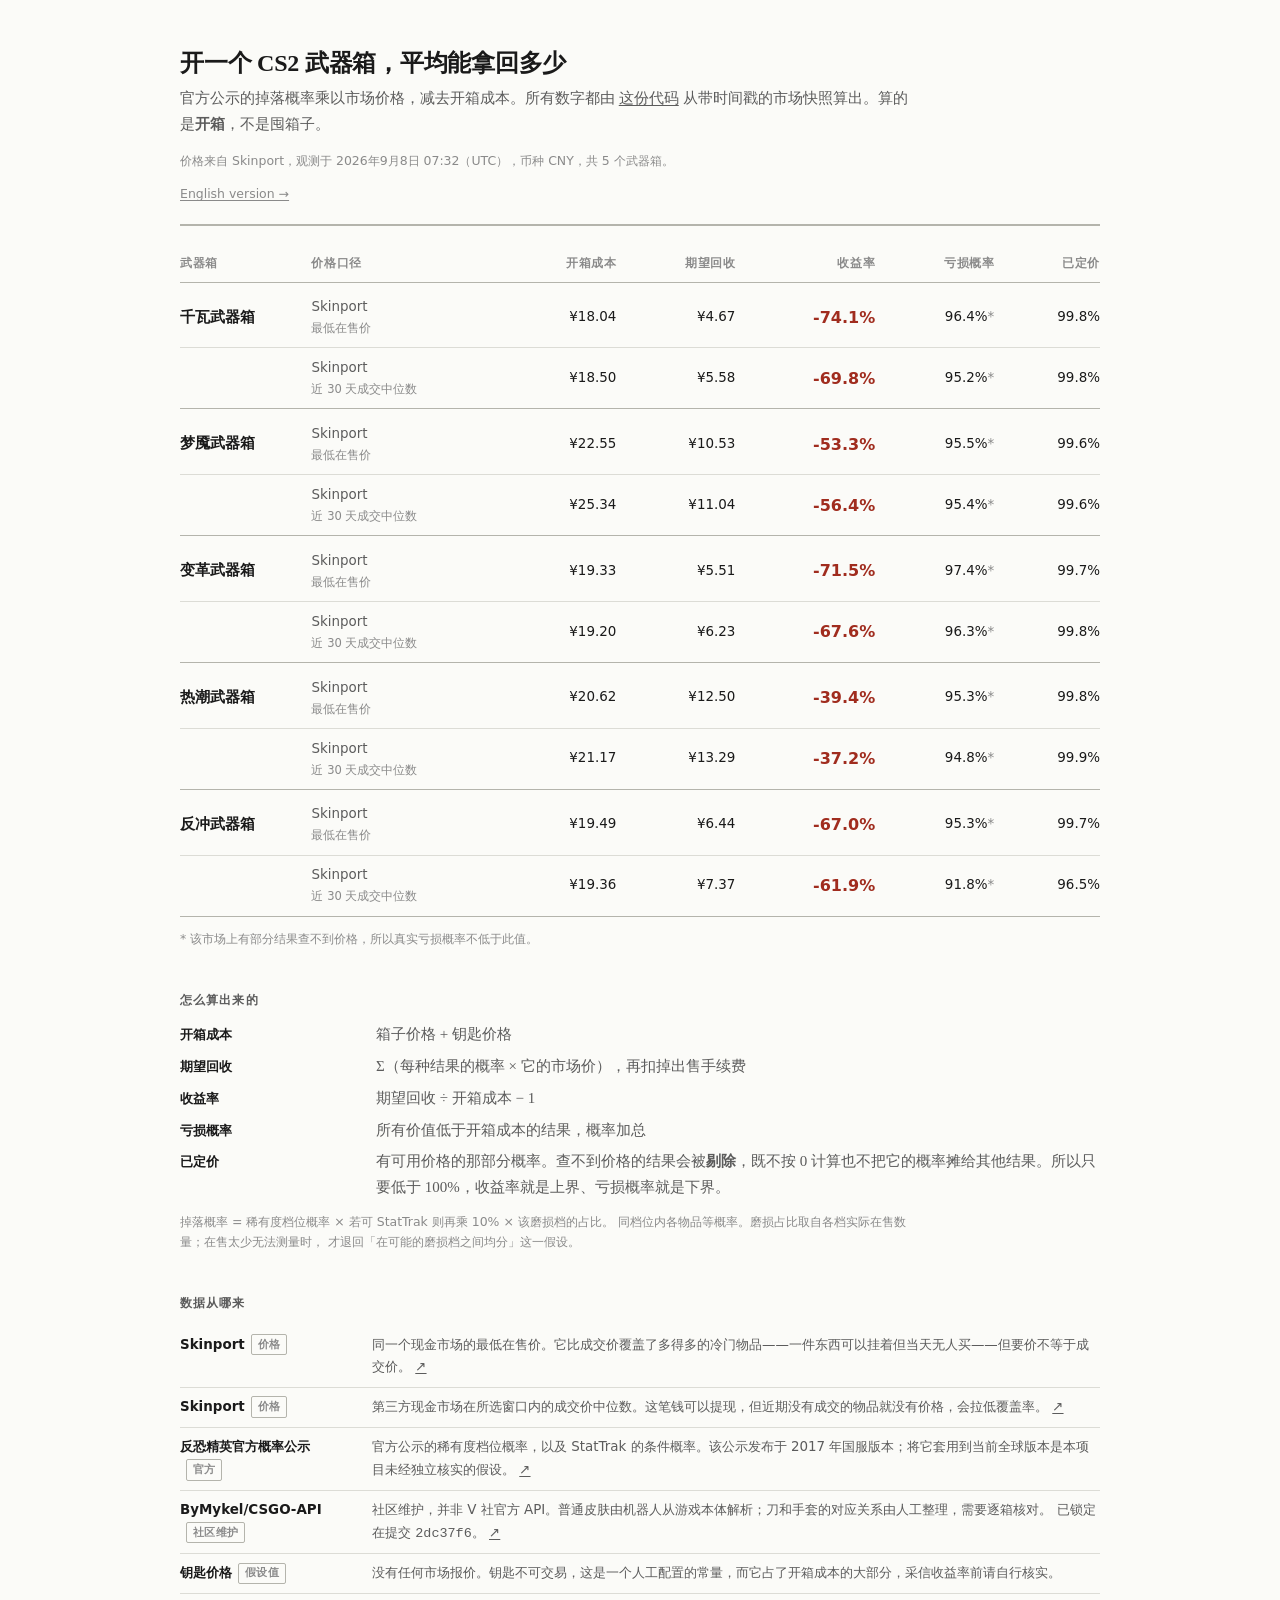
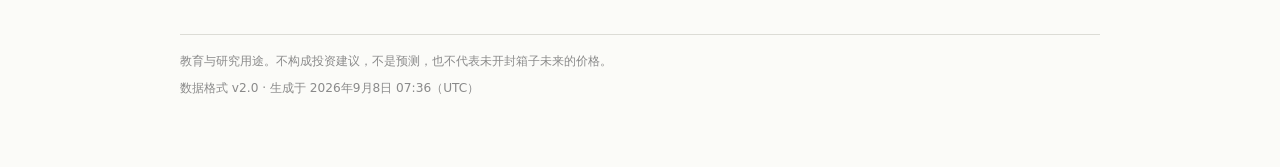
==== web/zh.html @ c42541c1 "Add a Chinese page priced in yuan, and refuse a mismatched key currency Case names come from the cat" ====
<!doctype html>
<html lang="zh-CN">
  <head>
    <meta charset="utf-8" />
    <meta name="viewport" content="width=device-width, initial-scale=1" />
    <title>开 CS2 武器箱能回本吗</title>
    <meta
      name="description"
      content="按官方公示掉落概率与市场实时价格，计算开 CS2 武器箱的期望回报。"
    />
    <link rel="stylesheet" href="styles.css" />
    <script>
      window.PAGE_CONFIG = { data: "results.zh.json", locale: "zh-CN" };
    </script>
  </head>
  <body>
    <main>
      <header>
        <h1>开一个 CS2 武器箱，平均能拿回多少</h1>
        <p class="sub">
          官方公示的掉落概率乘以市场价格，减去开箱成本。所有数字都由
          <a href="https://github.com/wrtzkevin-collab/csmarket-research">这份代码</a>
          从带时间戳的市场快照算出。算的是<strong>开箱</strong>，不是囤箱子。
        </p>
        <p class="meta" id="meta"></p>
        <p class="meta"><a href="index.html">English version →</a></p>
      </header>

      <section id="results-section">
        <table id="results">
          <thead>
            <tr>
              <th class="l">武器箱</th>
              <th class="l">价格口径</th>
              <th>开箱成本</th>
              <th>期望回收</th>
              <th>收益率</th>
              <th>亏损概率</th>
              <th>已定价</th>
            </tr>
          </thead>
          <tbody id="rows">
            <tr>
              <td colspan="7" class="note">加载中…</td>
            </tr>
          </tbody>
        </table>
        <p class="note" id="table-note"></p>
      </section>

      <section>
        <h2>怎么算出来的</h2>
        <dl class="defs">
          <dt>开箱成本</dt>
          <dd>箱子价格 + 钥匙价格</dd>

          <dt>期望回收</dt>
          <dd>Σ（每种结果的概率 × 它的市场价），再扣掉出售手续费</dd>

          <dt>收益率</dt>
          <dd>期望回收 ÷ 开箱成本 − 1</dd>

          <dt>亏损概率</dt>
          <dd>所有价值低于开箱成本的结果，概率加总</dd>

          <dt>已定价</dt>
          <dd>
            有可用价格的那部分概率。查不到价格的结果会被<strong>剔除</strong>，既不按
            0 计算也不把它的概率摊给其他结果。所以只要低于 100%，收益率就是上界、亏损概率就是下界。
          </dd>
        </dl>
        <p class="note">
          掉落概率 = 稀有度档位概率 × 若可 StatTrak 则再乘 10% × 该磨损档的占比。
          同档位内各物品等概率。磨损占比取自各档实际在售数量；在售太少无法测量时，
          才退回「在可能的磨损档之间均分」这一假设。
        </p>
      </section>

      <section>
        <h2>数据从哪来</h2>
        <table class="sources">
          <tbody id="sources"></tbody>
        </table>
      </section>

      <footer>
        <p>
          教育与研究用途。不构成投资建议，不是预测，也不代表未开封箱子未来的价格。
        </p>
        <p id="version"></p>
      </footer>
    </main>
    <script src="app.js"></script>
  </body>
</html>
---- web/styles.css ----
:root {
  --ink: #1a1a1a;
  --ink-soft: #5c5c5c;
  --ink-faint: #8a8a8a;
  --rule: #dcdcd6;
  --rule-strong: #b4b4ac;
  --bg: #fbfbf8;
  --bg-alt: #f2f2ec;
  --loss: #a02c1e;
}

@media (prefers-color-scheme: dark) {
  :root {
    --ink: #e8e8e2;
    --ink-soft: #a8a89f;
    --ink-faint: #7d7d75;
    --rule: #33332e;
    --rule-strong: #4d4d46;
    --bg: #16161a;
    --bg-alt: #1e1e22;
    --loss: #e0705c;
  }
}

* {
  box-sizing: border-box;
}

html {
  -webkit-text-size-adjust: 100%;
}

body {
  margin: 0;
  background: var(--bg);
  color: var(--ink);
  font: 15px/1.55 ui-serif, Georgia, "Times New Roman", serif;
}

/* CJK needs its own stack: the Latin serif above has no Chinese glyphs, so the
   browser would fall back per-character and the page would mix faces. */
:root:lang(zh-CN) body,
html[lang="zh-CN"] body {
  font-family: ui-serif, Georgia, "Songti SC", "STSong", "Noto Serif CJK SC",
    "Source Han Serif SC", serif;
  line-height: 1.7;
}

html[lang="zh-CN"] .meta,
html[lang="zh-CN"] .note,
html[lang="zh-CN"] table,
html[lang="zh-CN"] h2,
html[lang="zh-CN"] .defs dt {
  font-family: ui-sans-serif, system-ui, "PingFang SC", "Hiragino Sans GB",
    "Microsoft YaHei", sans-serif;
}

main {
  max-width: 60rem;
  margin: 0 auto;
  padding: 3rem 1.25rem 4rem;
}

a {
  color: inherit;
  text-underline-offset: 2px;
  text-decoration-thickness: 1px;
}

h1 {
  margin: 0 0 0.5rem;
  font-size: 1.5rem;
  font-weight: 600;
  letter-spacing: -0.01em;
  line-height: 1.25;
}

h2 {
  margin: 0 0 0.75rem;
  font-size: 0.78rem;
  font-weight: 600;
  letter-spacing: 0.09em;
  text-transform: uppercase;
  color: var(--ink-soft);
  font-family: ui-sans-serif, system-ui, sans-serif;
}

header {
  border-bottom: 2px solid var(--rule-strong);
  padding-bottom: 1.25rem;
  margin-bottom: 1.75rem;
}

.sub {
  margin: 0;
  max-width: 46rem;
  color: var(--ink-soft);
}

.meta,
.note {
  font-family: ui-sans-serif, system-ui, sans-serif;
  font-size: 0.78rem;
  line-height: 1.6;
  color: var(--ink-faint);
}

.meta {
  margin: 0.85rem 0 0;
}

.note {
  margin: 0.75rem 0 0;
  max-width: 46rem;
}

section {
  margin-bottom: 2.5rem;
}

/* Results table -------------------------------------------------------- */

#results-section {
  overflow-x: auto;
}

table {
  width: 100%;
  border-collapse: collapse;
  font-family: ui-sans-serif, system-ui, sans-serif;
  font-size: 0.84rem;
  font-variant-numeric: tabular-nums;
}

#results {
  min-width: 46rem;
}

#results th {
  font-weight: 600;
  font-size: 0.72rem;
  letter-spacing: 0.05em;
  text-transform: uppercase;
  color: var(--ink-faint);
  text-align: right;
  padding: 0 0 0.5rem 1.1rem;
  border-bottom: 1px solid var(--rule-strong);
  white-space: nowrap;
}

#results th.l {
  text-align: left;
  padding-left: 0;
}

#results td {
  text-align: right;
  padding: 0.55rem 0 0.55rem 1.1rem;
  border-bottom: 1px solid var(--rule);
  white-space: nowrap;
}

#results td.l {
  text-align: left;
  padding-left: 0;
}

#results tr.case-first td {
  padding-top: 0.85rem;
}

#results tr.case-last td {
  border-bottom: 1px solid var(--rule-strong);
}

.case-name {
  font-weight: 600;
  font-size: 0.95rem;
}

.venue {
  color: var(--ink-soft);
}

.venue small {
  display: block;
  font-size: 0.72rem;
  color: var(--ink-faint);
}

.big {
  font-size: 1rem;
  font-weight: 600;
}

.loss {
  color: var(--loss);
}

.partial::after {
  content: "*";
  color: var(--ink-faint);
}

/* Definitions and sources ---------------------------------------------- */

.defs {
  margin: 0;
  display: grid;
  grid-template-columns: 11rem 1fr;
  gap: 0.4rem 1.25rem;
  align-items: baseline;
}

.defs dt {
  font-weight: 600;
  font-size: 0.84rem;
  font-family: ui-sans-serif, system-ui, sans-serif;
}

.defs dd {
  margin: 0;
  color: var(--ink-soft);
}

.sources td {
  padding: 0.5rem 1.25rem 0.5rem 0;
  border-bottom: 1px solid var(--rule);
  vertical-align: top;
  white-space: normal;
}

.sources tr td:first-child {
  font-weight: 600;
  width: 12rem;
  color: var(--ink);
}

.sources td:last-child {
  padding-right: 0;
  color: var(--ink-soft);
}

.tag {
  display: inline-block;
  margin-left: 0.4rem;
  padding: 0.05rem 0.35rem;
  border: 1px solid var(--rule-strong);
  border-radius: 2px;
  font-size: 0.66rem;
  letter-spacing: 0.04em;
  text-transform: uppercase;
  color: var(--ink-faint);
  vertical-align: 1px;
}

footer {
  border-top: 1px solid var(--rule);
  padding-top: 1rem;
  color: var(--ink-faint);
  font-family: ui-sans-serif, system-ui, sans-serif;
  font-size: 0.76rem;
}

footer p {
  margin: 0 0 0.35rem;
  max-width: 46rem;
}

@media (max-width: 34rem) {
  main {
    padding-top: 2rem;
  }
  .defs {
    grid-template-columns: 1fr;
    gap: 0.15rem;
  }
  .defs dd {
    margin-bottom: 0.6rem;
  }
  .sources tr td:first-child {
    width: auto;
  }
}
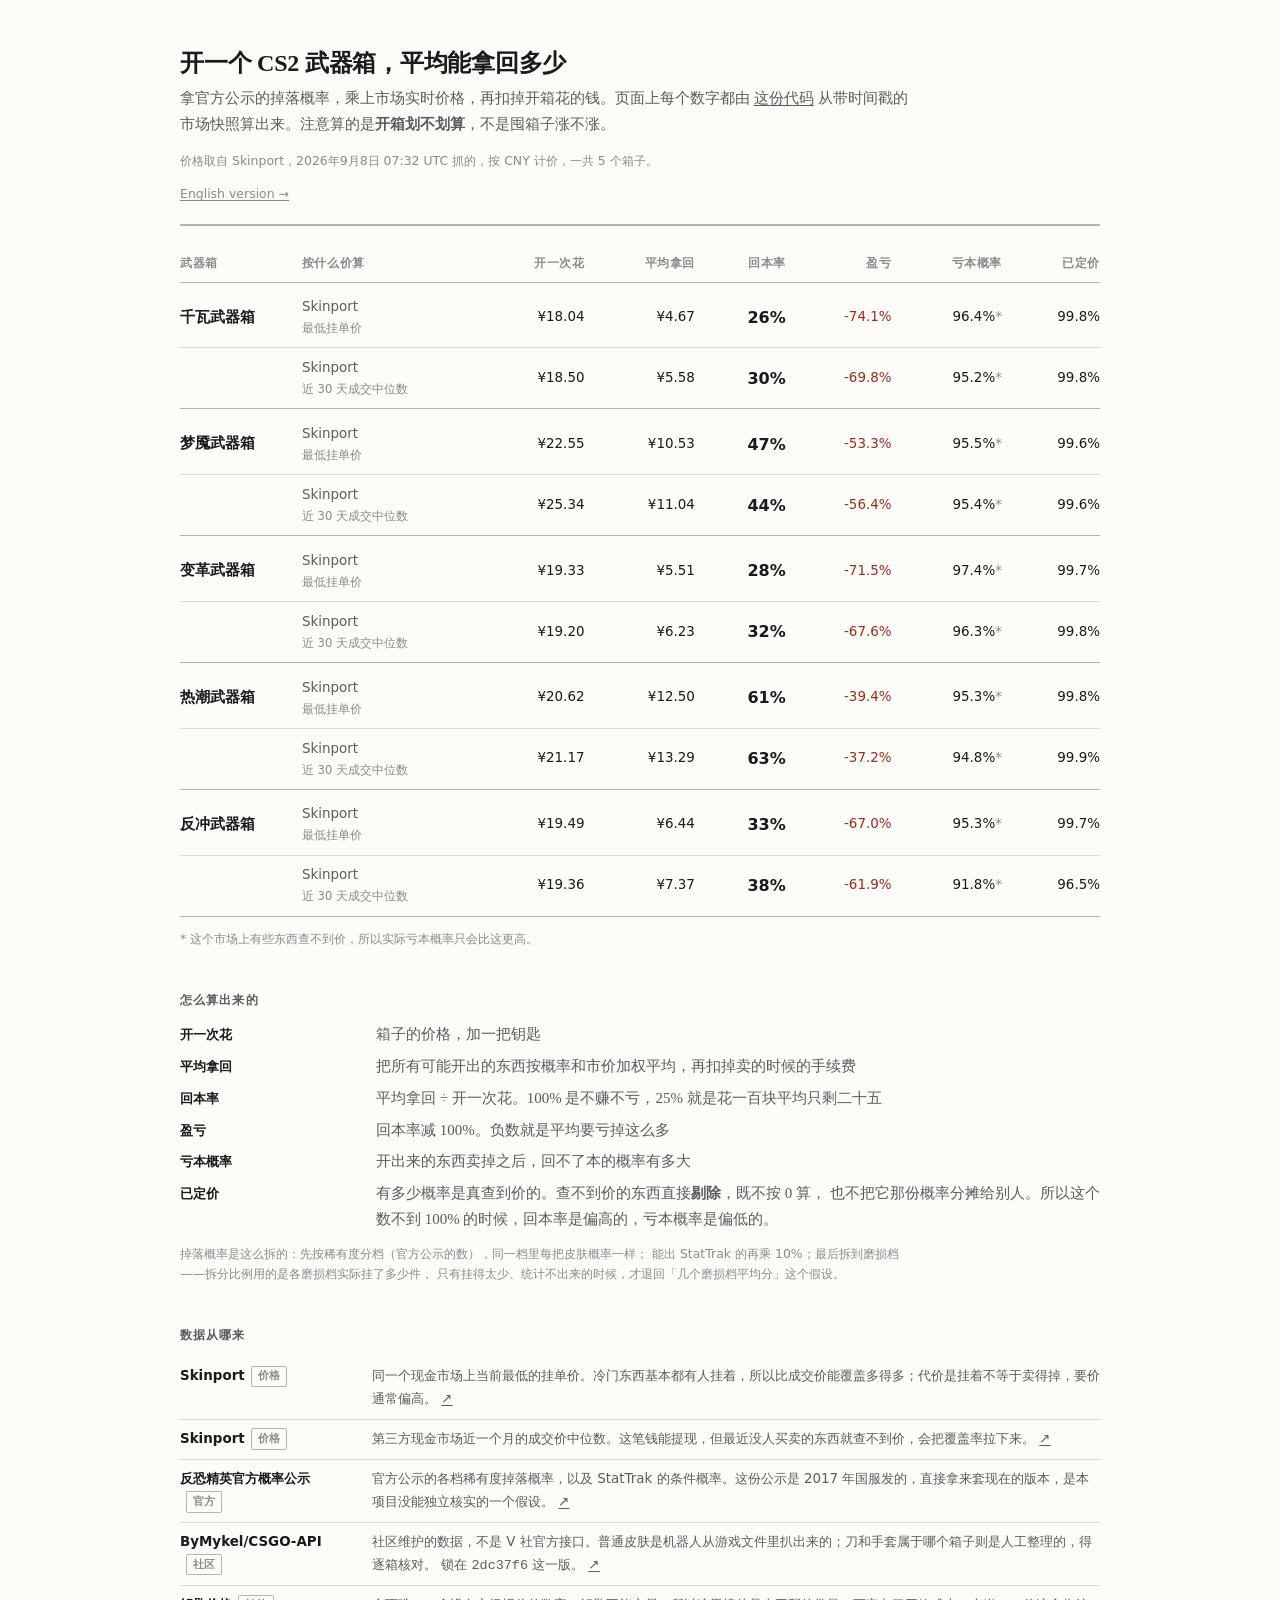
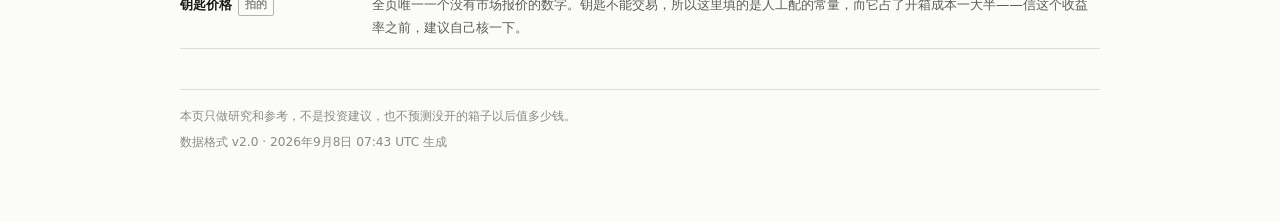
==== commit 08bfa169: "Lead with money back, and rewrite the Chinese in Chinese A table of nothing but minus signs is hard " ====
--- a/web/zh.html
+++ b/web/zh.html
@@ -3,7 +3,7 @@
   <head>
     <meta charset="utf-8" />
     <meta name="viewport" content="width=device-width, initial-scale=1" />
-    <title>开 CS2 武器箱能回本吗</title>
+    <title>开 CS2 箱子能回本吗</title>
     <meta
       name="description"
       content="按官方公示掉落概率与市场实时价格，计算开 CS2 武器箱的期望回报。"
@@ -18,9 +18,9 @@
       <header>
         <h1>开一个 CS2 武器箱，平均能拿回多少</h1>
         <p class="sub">
-          官方公示的掉落概率乘以市场价格，减去开箱成本。所有数字都由
+          拿官方公示的掉落概率，乘上市场实时价格，再扣掉开箱花的钱。页面上每个数字都由
           <a href="https://github.com/wrtzkevin-collab/csmarket-research">这份代码</a>
-          从带时间戳的市场快照算出。算的是<strong>开箱</strong>，不是囤箱子。
+          从带时间戳的市场快照算出来。注意算的是<strong>开箱划不划算</strong>，不是囤箱子涨不涨。
         </p>
         <p class="meta" id="meta"></p>
         <p class="meta"><a href="index.html">English version →</a></p>
@@ -31,17 +31,18 @@
           <thead>
             <tr>
               <th class="l">武器箱</th>
-              <th class="l">价格口径</th>
-              <th>开箱成本</th>
-              <th>期望回收</th>
-              <th>收益率</th>
-              <th>亏损概率</th>
+              <th class="l">按什么价算</th>
+              <th>开一次花</th>
+              <th>平均拿回</th>
+              <th>回本率</th>
+              <th>盈亏</th>
+              <th>亏本概率</th>
               <th>已定价</th>
             </tr>
           </thead>
           <tbody id="rows">
             <tr>
-              <td colspan="7" class="note">加载中…</td>
+              <td colspan="8" class="note">加载中…</td>
             </tr>
           </tbody>
         </table>
@@ -51,28 +52,31 @@
       <section>
         <h2>怎么算出来的</h2>
         <dl class="defs">
-          <dt>开箱成本</dt>
-          <dd>箱子价格 + 钥匙价格</dd>
+          <dt>开一次花</dt>
+          <dd>箱子的价格，加一把钥匙</dd>
 
-          <dt>期望回收</dt>
-          <dd>Σ（每种结果的概率 × 它的市场价），再扣掉出售手续费</dd>
+          <dt>平均拿回</dt>
+          <dd>把所有可能开出的东西按概率和市价加权平均，再扣掉卖的时候的手续费</dd>
 
-          <dt>收益率</dt>
-          <dd>期望回收 ÷ 开箱成本 − 1</dd>
+          <dt>回本率</dt>
+          <dd>平均拿回 ÷ 开一次花。100% 是不赚不亏，25% 就是花一百块平均只剩二十五</dd>
 
-          <dt>亏损概率</dt>
-          <dd>所有价值低于开箱成本的结果，概率加总</dd>
+          <dt>盈亏</dt>
+          <dd>回本率减 100%。负数就是平均要亏掉这么多</dd>
+
+          <dt>亏本概率</dt>
+          <dd>开出来的东西卖掉之后，回不了本的概率有多大</dd>
 
           <dt>已定价</dt>
           <dd>
-            有可用价格的那部分概率。查不到价格的结果会被<strong>剔除</strong>，既不按
-            0 计算也不把它的概率摊给其他结果。所以只要低于 100%，收益率就是上界、亏损概率就是下界。
+            有多少概率是真查到价的。查不到价的东西直接<strong>剔除</strong>，既不按 0 算，
+            也不把它那份概率分摊给别人。所以这个数不到 100% 的时候，回本率是偏高的，亏本概率是偏低的。
           </dd>
         </dl>
         <p class="note">
-          掉落概率 = 稀有度档位概率 × 若可 StatTrak 则再乘 10% × 该磨损档的占比。
-          同档位内各物品等概率。磨损占比取自各档实际在售数量；在售太少无法测量时，
-          才退回「在可能的磨损档之间均分」这一假设。
+          掉落概率是这么拆的：先按稀有度分档（官方公示的数），同一档里每把皮肤概率一样；
+          能出 StatTrak 的再乘 10%；最后拆到磨损档——拆分比例用的是各磨损档实际挂了多少件，
+          只有挂得太少、统计不出来的时候，才退回「几个磨损档平均分」这个假设。
         </p>
       </section>
 
@@ -85,7 +89,7 @@
 
       <footer>
         <p>
-          教育与研究用途。不构成投资建议，不是预测，也不代表未开封箱子未来的价格。
+          本页只做研究和参考，不是投资建议，也不预测没开的箱子以后值多少钱。
         </p>
         <p id="version"></p>
       </footer>
